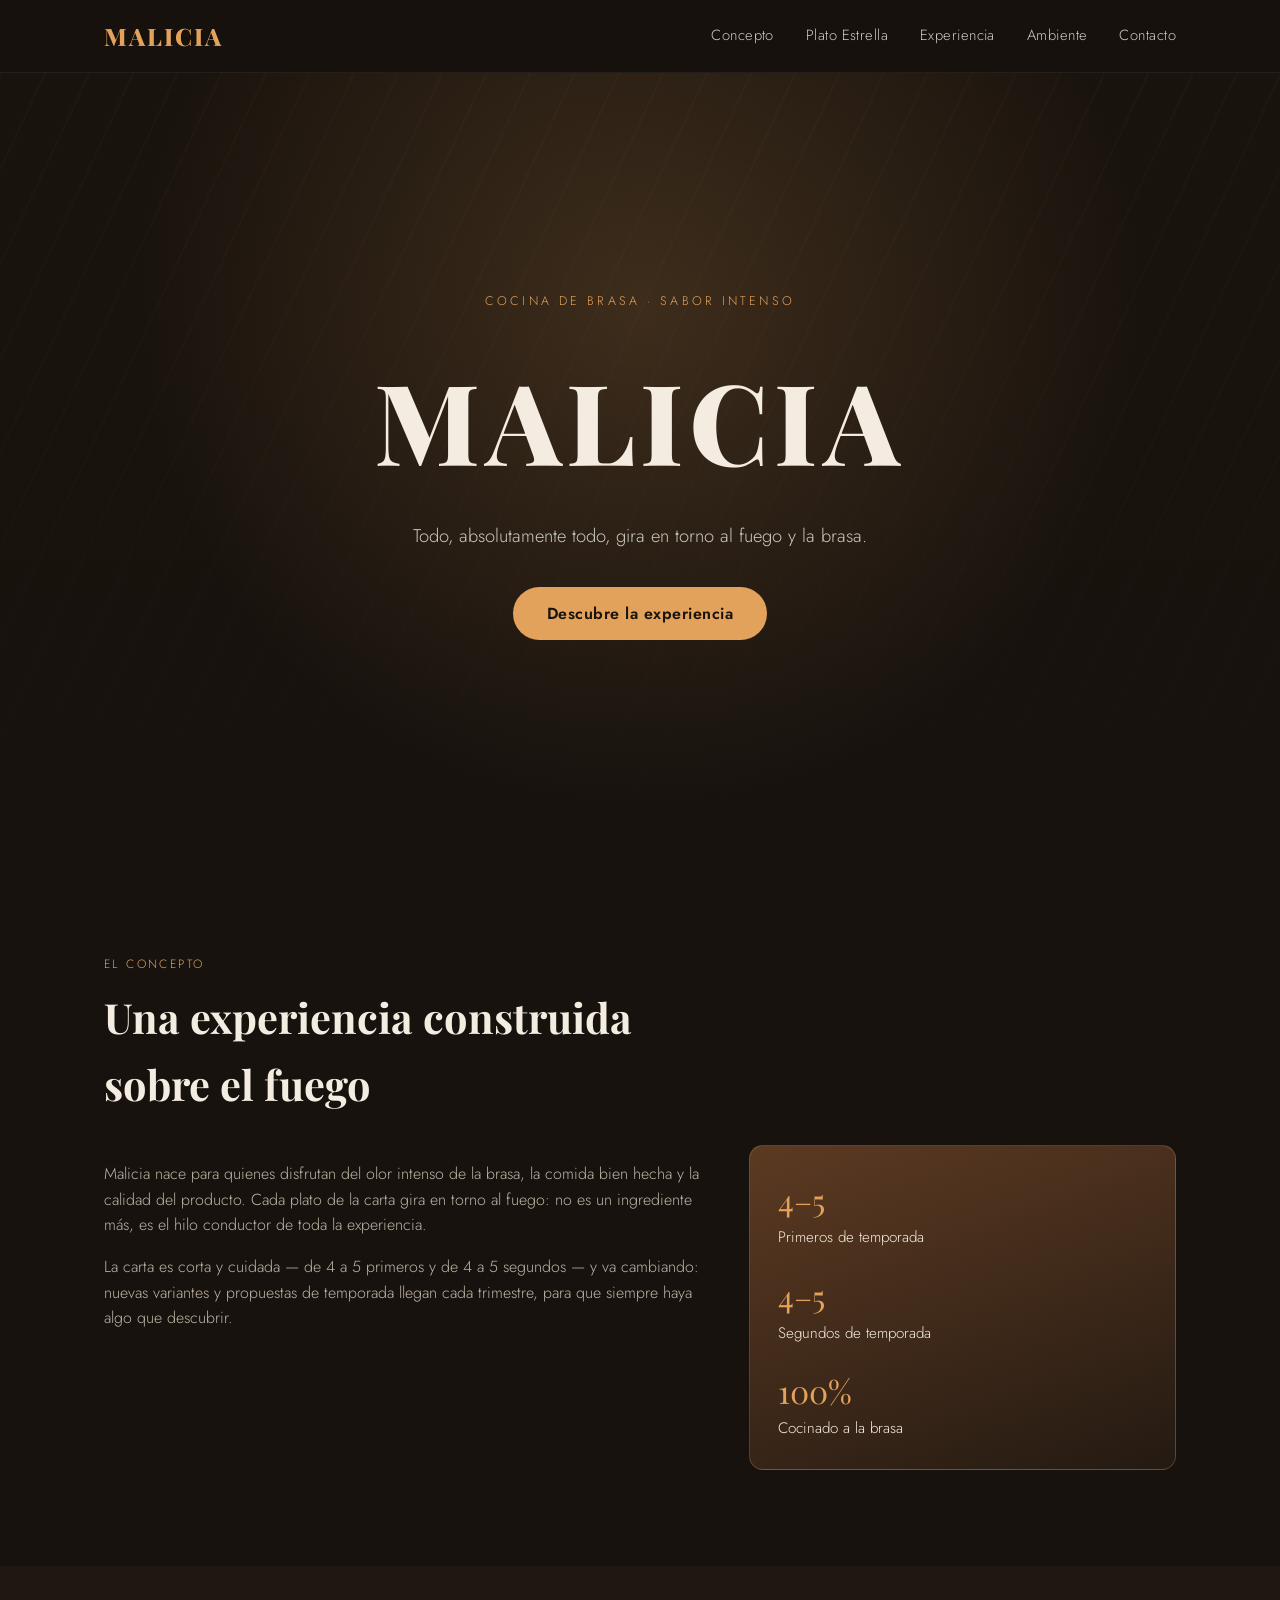
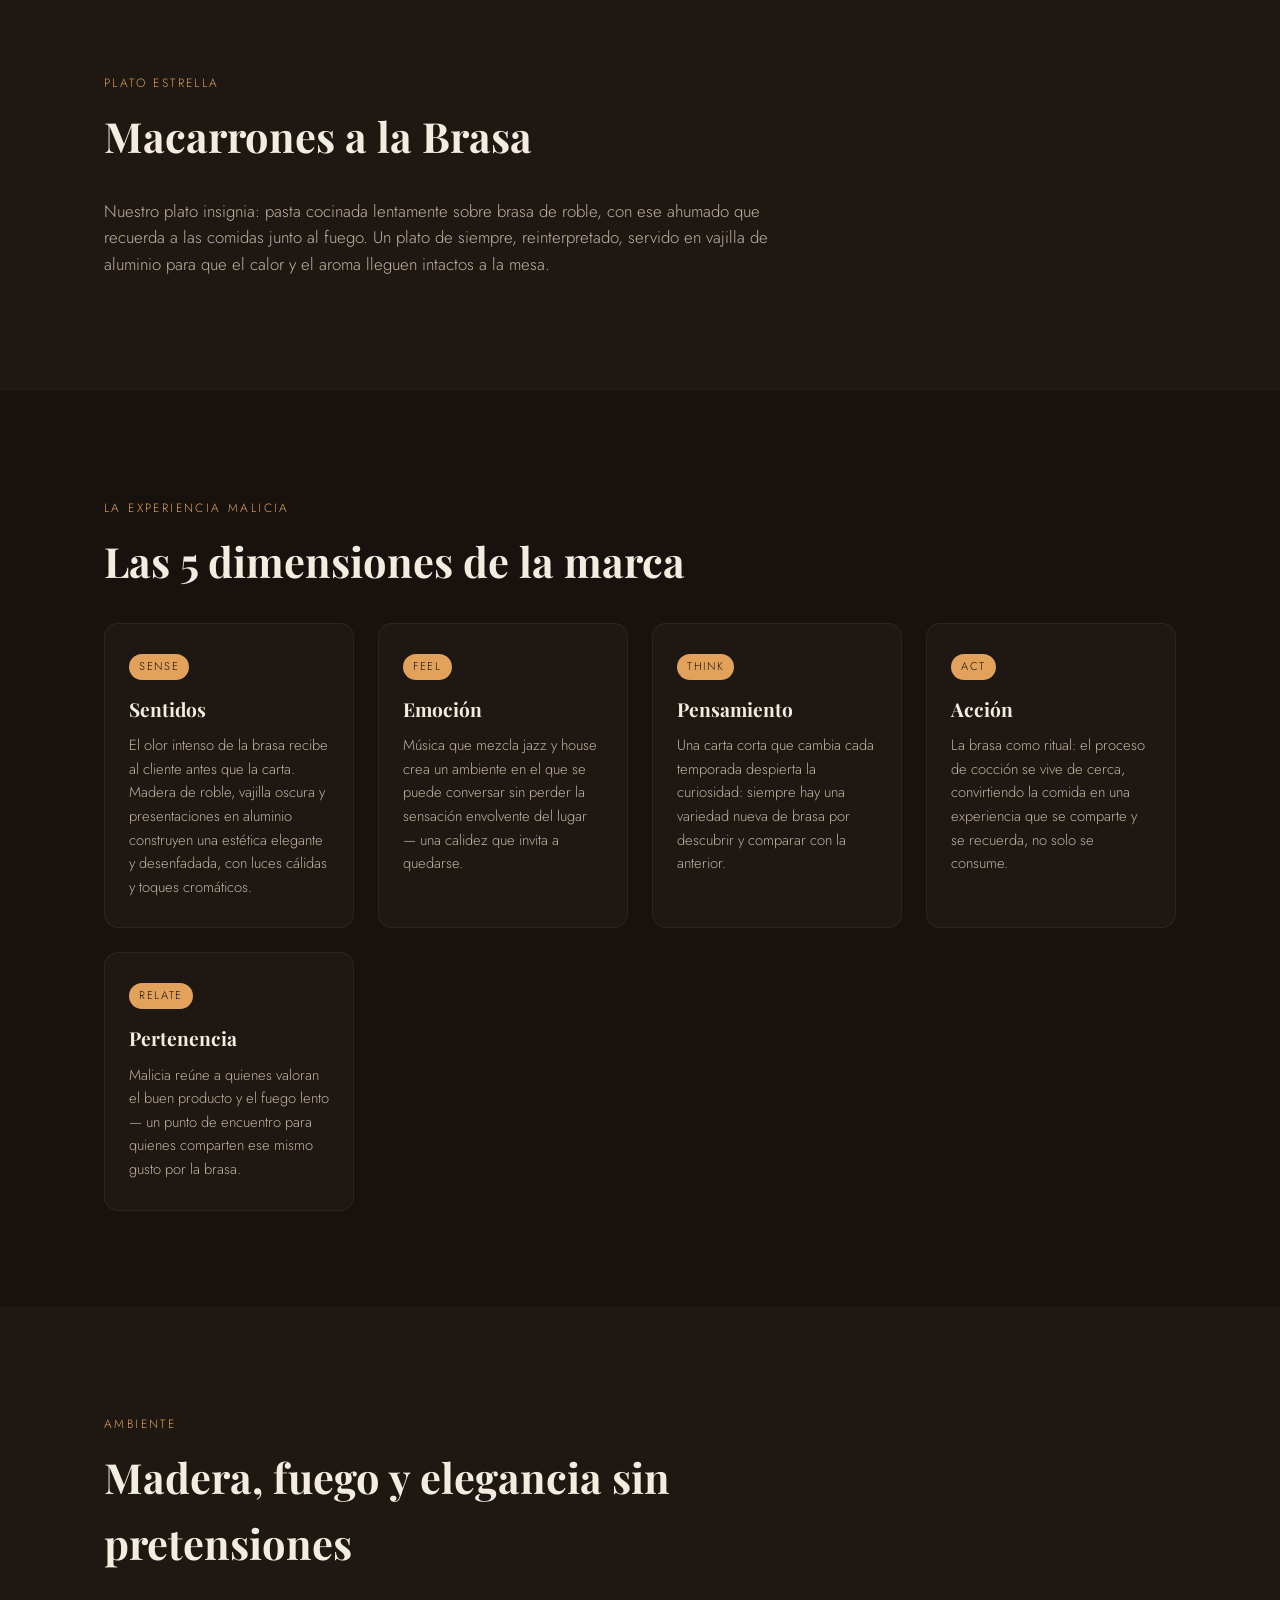
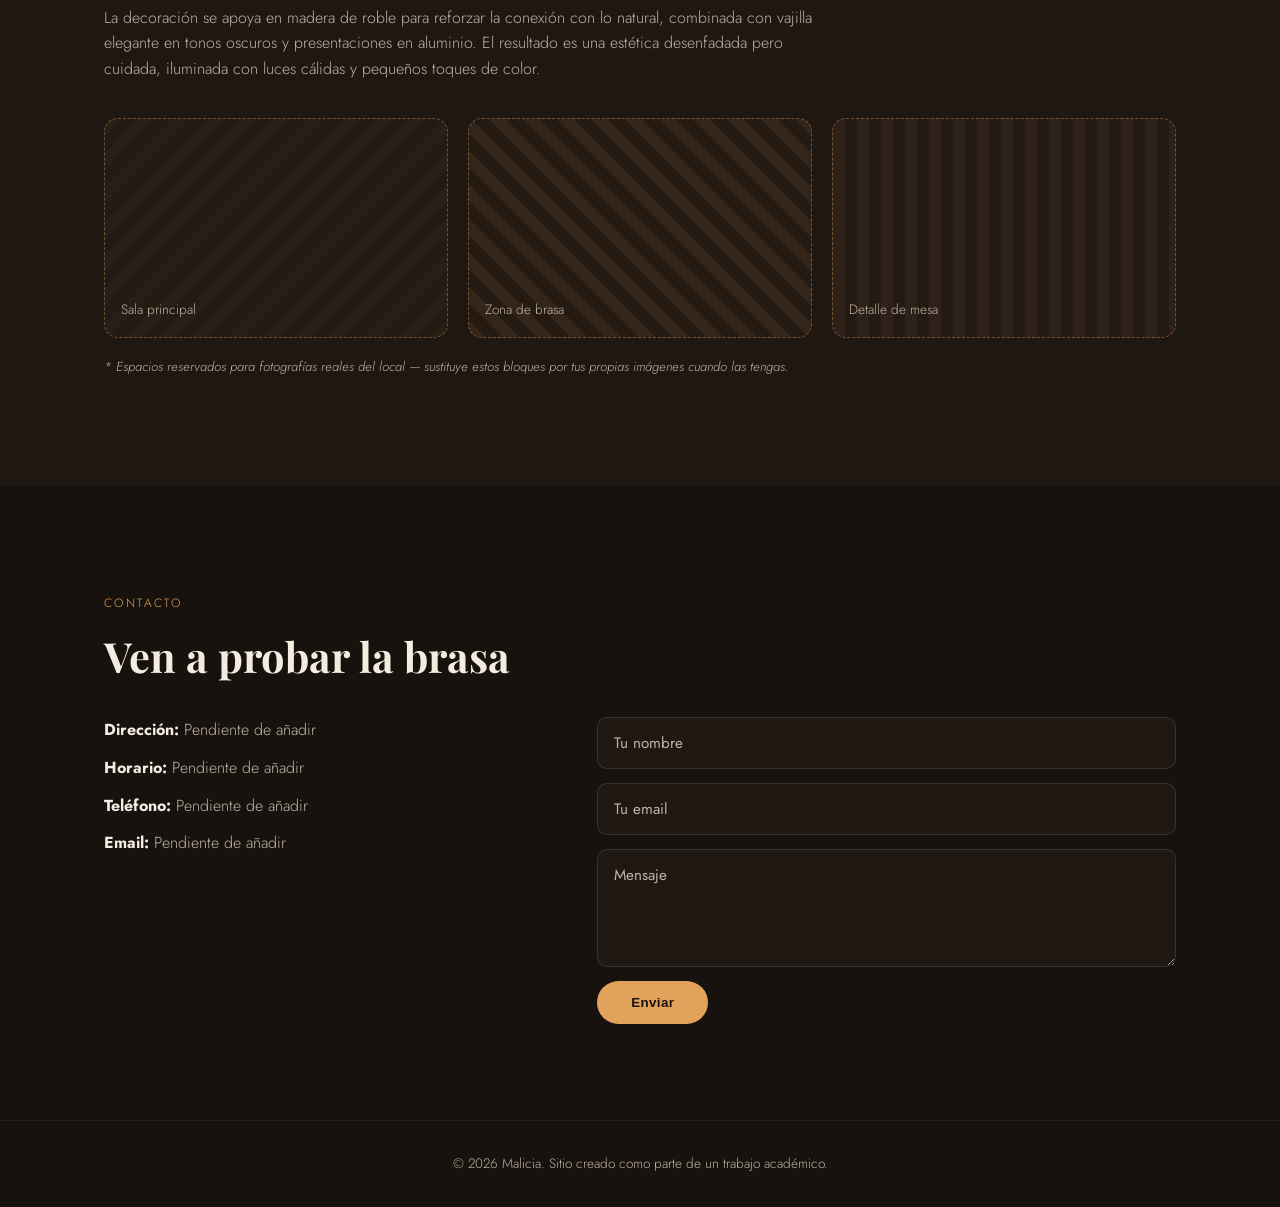
==== index.html @ ced3a0b8 "Add files via upload" ====
<!DOCTYPE html>
<html lang="es">
<head>
<meta charset="UTF-8">
<meta name="viewport" content="width=device-width, initial-scale=1.0">
<title>Malicia — Cocina a la Brasa</title>
<meta name="description" content="Malicia: un restaurante donde todo gira en torno a la brasa. Sabor intenso, ambiente elegante y desenfadado.">
<link rel="preconnect" href="https://fonts.googleapis.com">
<link rel="preconnect" href="https://fonts.gstatic.com" crossorigin>
<link href="https://fonts.googleapis.com/css2?family=Playfair+Display:wght@600;700;800&family=Jost:wght@300;400;500;600&display=swap" rel="stylesheet">
<link rel="stylesheet" href="styles.css">
</head>
<body>

<header class="site-header" id="top">
  <div class="container header-inner">
    <a href="#top" class="logo">MALICIA</a>
    <nav class="nav" id="nav">
      <a href="#concepto">Concepto</a>
      <a href="#plato">Plato Estrella</a>
      <a href="#experiencia">Experiencia</a>
      <a href="#ambiente">Ambiente</a>
      <a href="#contacto">Contacto</a>
    </nav>
    <button class="nav-toggle" id="navToggle" aria-label="Abrir menú">
      <span></span><span></span><span></span>
    </button>
  </div>
</header>

<section class="hero">
  <div class="hero-glow"></div>
  <div class="container hero-inner">
    <p class="eyebrow">Cocina de brasa · Sabor intenso</p>
    <h1>MALICIA</h1>
    <p class="hero-sub">Todo, absolutamente todo, gira en torno al fuego y la brasa.</p>
    <a href="#concepto" class="btn">Descubre la experiencia</a>
  </div>
</section>

<section class="section" id="concepto">
  <div class="container">
    <p class="kicker">El concepto</p>
    <h2>Una experiencia construida sobre el fuego</h2>
    <div class="two-col">
      <div>
        <p>Malicia nace para quienes disfrutan del olor intenso de la brasa, la comida bien hecha y la calidad del producto. Cada plato de la carta gira en torno al fuego: no es un ingrediente más, es el hilo conductor de toda la experiencia.</p>
        <p>La carta es corta y cuidada — de 4 a 5 primeros y de 4 a 5 segundos — y va cambiando: nuevas variantes y propuestas de temporada llegan cada trimestre, para que siempre haya algo que descubrir.</p>
      </div>
      <div class="stat-card">
        <div class="stat"><span>4–5</span>Primeros de temporada</div>
        <div class="stat"><span>4–5</span>Segundos de temporada</div>
        <div class="stat"><span>100%</span>Cocinado a la brasa</div>
      </div>
    </div>
  </div>
</section>

<section class="section alt" id="plato">
  <div class="container">
    <p class="kicker">Plato estrella</p>
    <h2>Macarrones a la Brasa</h2>
    <p class="plato-desc">Nuestro plato insignia: pasta cocinada lentamente sobre brasa de roble, con ese ahumado que recuerda a las comidas junto al fuego. Un plato de siempre, reinterpretado, servido en vajilla de aluminio para que el calor y el aroma lleguen intactos a la mesa.</p>
  </div>
</section>

<section class="section" id="experiencia">
  <div class="container">
    <p class="kicker">La experiencia Malicia</p>
    <h2>Las 5 dimensiones de la marca</h2>
    <div class="cards">
      <div class="card">
        <span class="card-tag">SENSE</span>
        <h3>Sentidos</h3>
        <p>El olor intenso de la brasa recibe al cliente antes que la carta. Madera de roble, vajilla oscura y presentaciones en aluminio construyen una estética elegante y desenfadada, con luces cálidas y toques cromáticos.</p>
      </div>
      <div class="card">
        <span class="card-tag">FEEL</span>
        <h3>Emoción</h3>
        <p>Música que mezcla jazz y house crea un ambiente en el que se puede conversar sin perder la sensación envolvente del lugar — una calidez que invita a quedarse.</p>
      </div>
      <div class="card">
        <span class="card-tag">THINK</span>
        <h3>Pensamiento</h3>
        <p>Una carta corta que cambia cada temporada despierta la curiosidad: siempre hay una variedad nueva de brasa por descubrir y comparar con la anterior.</p>
      </div>
      <div class="card">
        <span class="card-tag">ACT</span>
        <h3>Acción</h3>
        <p>La brasa como ritual: el proceso de cocción se vive de cerca, convirtiendo la comida en una experiencia que se comparte y se recuerda, no solo se consume.</p>
      </div>
      <div class="card">
        <span class="card-tag">RELATE</span>
        <h3>Pertenencia</h3>
        <p>Malicia reúne a quienes valoran el buen producto y el fuego lento — un punto de encuentro para quienes comparten ese mismo gusto por la brasa.</p>
      </div>
    </div>
  </div>
</section>

<section class="section alt" id="ambiente">
  <div class="container">
    <p class="kicker">Ambiente</p>
    <h2>Madera, fuego y elegancia sin pretensiones</h2>
    <p class="ambiente-desc">La decoración se apoya en madera de roble para reforzar la conexión con lo natural, combinada con vajilla elegante en tonos oscuros y presentaciones en aluminio. El resultado es una estética desenfadada pero cuidada, iluminada con luces cálidas y pequeños toques de color.</p>
    <div class="gallery">
      <div class="gallery-item ph1"><span>Sala principal</span></div>
      <div class="gallery-item ph2"><span>Zona de brasa</span></div>
      <div class="gallery-item ph3"><span>Detalle de mesa</span></div>
    </div>
    <p class="gallery-note">* Espacios reservados para fotografías reales del local — sustituye estos bloques por tus propias imágenes cuando las tengas.</p>
  </div>
</section>

<section class="section contact" id="contacto">
  <div class="container">
    <p class="kicker">Contacto</p>
    <h2>Ven a probar la brasa</h2>
    <div class="contact-grid">
      <div>
        <p><strong>Dirección:</strong> Pendiente de añadir</p>
        <p><strong>Horario:</strong> Pendiente de añadir</p>
        <p><strong>Teléfono:</strong> Pendiente de añadir</p>
        <p><strong>Email:</strong> Pendiente de añadir</p>
      </div>
      <form class="contact-form" onsubmit="event.preventDefault(); alert('Formulario de ejemplo — conéctalo a tu email o a un servicio de formularios cuando quieras recibir mensajes.');">
        <input type="text" placeholder="Tu nombre" required>
        <input type="email" placeholder="Tu email" required>
        <textarea placeholder="Mensaje" rows="4" required></textarea>
        <button type="submit" class="btn">Enviar</button>
      </form>
    </div>
  </div>
</section>

<footer class="site-footer">
  <div class="container">
    <p>&copy; <span id="year"></span> Malicia. Sitio creado como parte de un trabajo académico.</p>
  </div>
</footer>

<script src="script.js"></script>
</body>
</html>
---- styles.css ----
:root {
  --bg: #17120e;
  --bg-alt: #1e1712;
  --wood: #9a6a3f;
  --wood-dark: #5c3a22;
  --aluminum: #c9c7c2;
  --cream: #f4ece0;
  --muted: #bfb3a4;
  --amber: #e3a25c;
  --amber-soft: rgba(227, 162, 92, 0.18);
  --radius: 14px;
  --max: 1120px;
}

* { box-sizing: border-box; }

html { scroll-behavior: smooth; }

body {
  margin: 0;
  background: var(--bg);
  color: var(--cream);
  font-family: 'Jost', 'Segoe UI', sans-serif;
  font-weight: 300;
  line-height: 1.6;
  -webkit-font-smoothing: antialiased;
}

h1, h2, h3 {
  font-family: 'Playfair Display', Georgia, serif;
  color: var(--cream);
  margin: 0 0 0.4em;
}

p { color: var(--muted); }

a { color: inherit; text-decoration: none; }

.container {
  max-width: var(--max);
  margin: 0 auto;
  padding: 0 24px;
}

/* Header */
.site-header {
  position: sticky;
  top: 0;
  z-index: 50;
  background: rgba(23, 18, 14, 0.9);
  backdrop-filter: blur(8px);
  border-bottom: 1px solid rgba(255,255,255,0.06);
}

.header-inner {
  display: flex;
  align-items: center;
  justify-content: space-between;
  height: 72px;
}

.logo {
  font-family: 'Playfair Display', serif;
  font-size: 1.5rem;
  font-weight: 800;
  letter-spacing: 0.08em;
  color: var(--amber);
}

.nav {
  display: flex;
  gap: 32px;
}

.nav a {
  font-size: 0.92rem;
  letter-spacing: 0.03em;
  color: var(--cream);
  opacity: 0.85;
  transition: opacity 0.2s, color 0.2s;
}

.nav a:hover { opacity: 1; color: var(--amber); }

.nav-toggle {
  display: none;
  flex-direction: column;
  justify-content: center;
  gap: 5px;
  background: none;
  border: none;
  cursor: pointer;
  padding: 8px;
}

.nav-toggle span {
  width: 24px;
  height: 2px;
  background: var(--cream);
  display: block;
}

/* Hero */
.hero {
  position: relative;
  min-height: 86vh;
  display: flex;
  align-items: center;
  overflow: hidden;
  background:
    linear-gradient(180deg, rgba(23,18,14,0.4), rgba(23,18,14,0.95)),
    repeating-linear-gradient(115deg, #241a12 0px, #241a12 2px, #1c140d 2px, #1c140d 40px);
}

.hero-glow {
  position: absolute;
  inset: 0;
  background: radial-gradient(circle at 50% 30%, var(--amber-soft), transparent 60%);
  pointer-events: none;
}

.hero-inner {
  position: relative;
  text-align: center;
}

.eyebrow {
  text-transform: uppercase;
  letter-spacing: 0.25em;
  font-size: 0.78rem;
  color: var(--amber);
  margin-bottom: 18px;
}

.hero h1 {
  font-size: clamp(3.5rem, 10vw, 7rem);
  font-weight: 800;
  letter-spacing: 0.05em;
  margin-bottom: 12px;
}

.hero-sub {
  font-size: 1.15rem;
  color: var(--aluminum);
  max-width: 520px;
  margin: 0 auto 36px;
}

.btn {
  display: inline-block;
  padding: 14px 34px;
  background: var(--amber);
  color: #1a130d;
  font-weight: 600;
  letter-spacing: 0.03em;
  border: none;
  border-radius: 999px;
  cursor: pointer;
  transition: transform 0.2s, box-shadow 0.2s;
}

.btn:hover {
  transform: translateY(-2px);
  box-shadow: 0 10px 30px rgba(227, 162, 92, 0.3);
}

/* Sections */
.section {
  padding: 96px 0;
}

.section.alt {
  background: var(--bg-alt);
}

.kicker {
  text-transform: uppercase;
  letter-spacing: 0.2em;
  font-size: 0.75rem;
  color: var(--amber);
  margin-bottom: 10px;
}

.section h2 {
  font-size: clamp(1.8rem, 4vw, 2.6rem);
  max-width: 640px;
  margin-bottom: 28px;
}

.two-col {
  display: grid;
  grid-template-columns: 1.4fr 1fr;
  gap: 48px;
  align-items: start;
}

.stat-card {
  background: linear-gradient(160deg, var(--wood-dark), #241a12);
  border: 1px solid rgba(227,162,92,0.25);
  border-radius: var(--radius);
  padding: 28px;
  display: grid;
  gap: 20px;
}

.stat {
  color: var(--cream);
  font-size: 0.95rem;
}

.stat span {
  display: block;
  font-family: 'Playfair Display', serif;
  font-size: 2rem;
  color: var(--amber);
}

.plato-desc {
  max-width: 720px;
  font-size: 1.05rem;
}

.cards {
  display: grid;
  grid-template-columns: repeat(auto-fit, minmax(220px, 1fr));
  gap: 24px;
}

.card {
  background: var(--bg-alt);
  border: 1px solid rgba(255,255,255,0.06);
  border-radius: var(--radius);
  padding: 28px 24px;
  transition: border-color 0.2s, transform 0.2s;
}

.card:hover {
  border-color: var(--amber);
  transform: translateY(-4px);
}

.card-tag {
  display: inline-block;
  font-size: 0.7rem;
  letter-spacing: 0.15em;
  color: #1a130d;
  background: var(--amber);
  padding: 4px 10px;
  border-radius: 999px;
  margin-bottom: 14px;
}

.card h3 { font-size: 1.2rem; margin-bottom: 10px; }
.card p { font-size: 0.92rem; margin: 0; }

.ambiente-desc {
  max-width: 720px;
  margin-bottom: 36px;
}

.gallery {
  display: grid;
  grid-template-columns: repeat(auto-fit, minmax(220px, 1fr));
  gap: 20px;
}

.gallery-item {
  height: 220px;
  border-radius: var(--radius);
  display: flex;
  align-items: flex-end;
  padding: 16px;
  border: 1px dashed rgba(227,162,92,0.4);
  color: var(--muted);
  font-size: 0.85rem;
}

.ph1 { background: repeating-linear-gradient(135deg, #2a1f16 0 12px, #241a12 12px 24px); }
.ph2 { background: repeating-linear-gradient(45deg, #33251a 0 12px, #241a12 12px 24px); }
.ph3 { background: repeating-linear-gradient(90deg, #2e2119 0 12px, #241a12 12px 24px); }

.gallery-note {
  margin-top: 18px;
  font-size: 0.82rem;
  font-style: italic;
}

.contact-grid {
  display: grid;
  grid-template-columns: 1fr 1.3fr;
  gap: 48px;
}

.contact-grid p { margin: 0 0 12px; }
.contact-grid strong { color: var(--cream); }

.contact-form {
  display: grid;
  gap: 14px;
}

.contact-form input,
.contact-form textarea {
  width: 100%;
  padding: 14px 16px;
  border-radius: 10px;
  border: 1px solid rgba(255,255,255,0.12);
  background: var(--bg-alt);
  color: var(--cream);
  font-family: inherit;
  font-size: 0.95rem;
}

.contact-form input::placeholder,
.contact-form textarea::placeholder {
  color: var(--muted);
}

.contact-form button { justify-self: start; }

.site-footer {
  padding: 32px 0;
  border-top: 1px solid rgba(255,255,255,0.06);
  text-align: center;
}

.site-footer p {
  font-size: 0.85rem;
  margin: 0;
}

/* Responsive */
@media (max-width: 820px) {
  .two-col, .contact-grid {
    grid-template-columns: 1fr;
  }
}

@media (max-width: 680px) {
  .nav {
    position: absolute;
    top: 72px;
    left: 0;
    right: 0;
    background: var(--bg);
    flex-direction: column;
    padding: 20px 24px;
    gap: 18px;
    display: none;
    border-bottom: 1px solid rgba(255,255,255,0.08);
  }
  .nav.open { display: flex; }
  .nav-toggle { display: flex; }
}
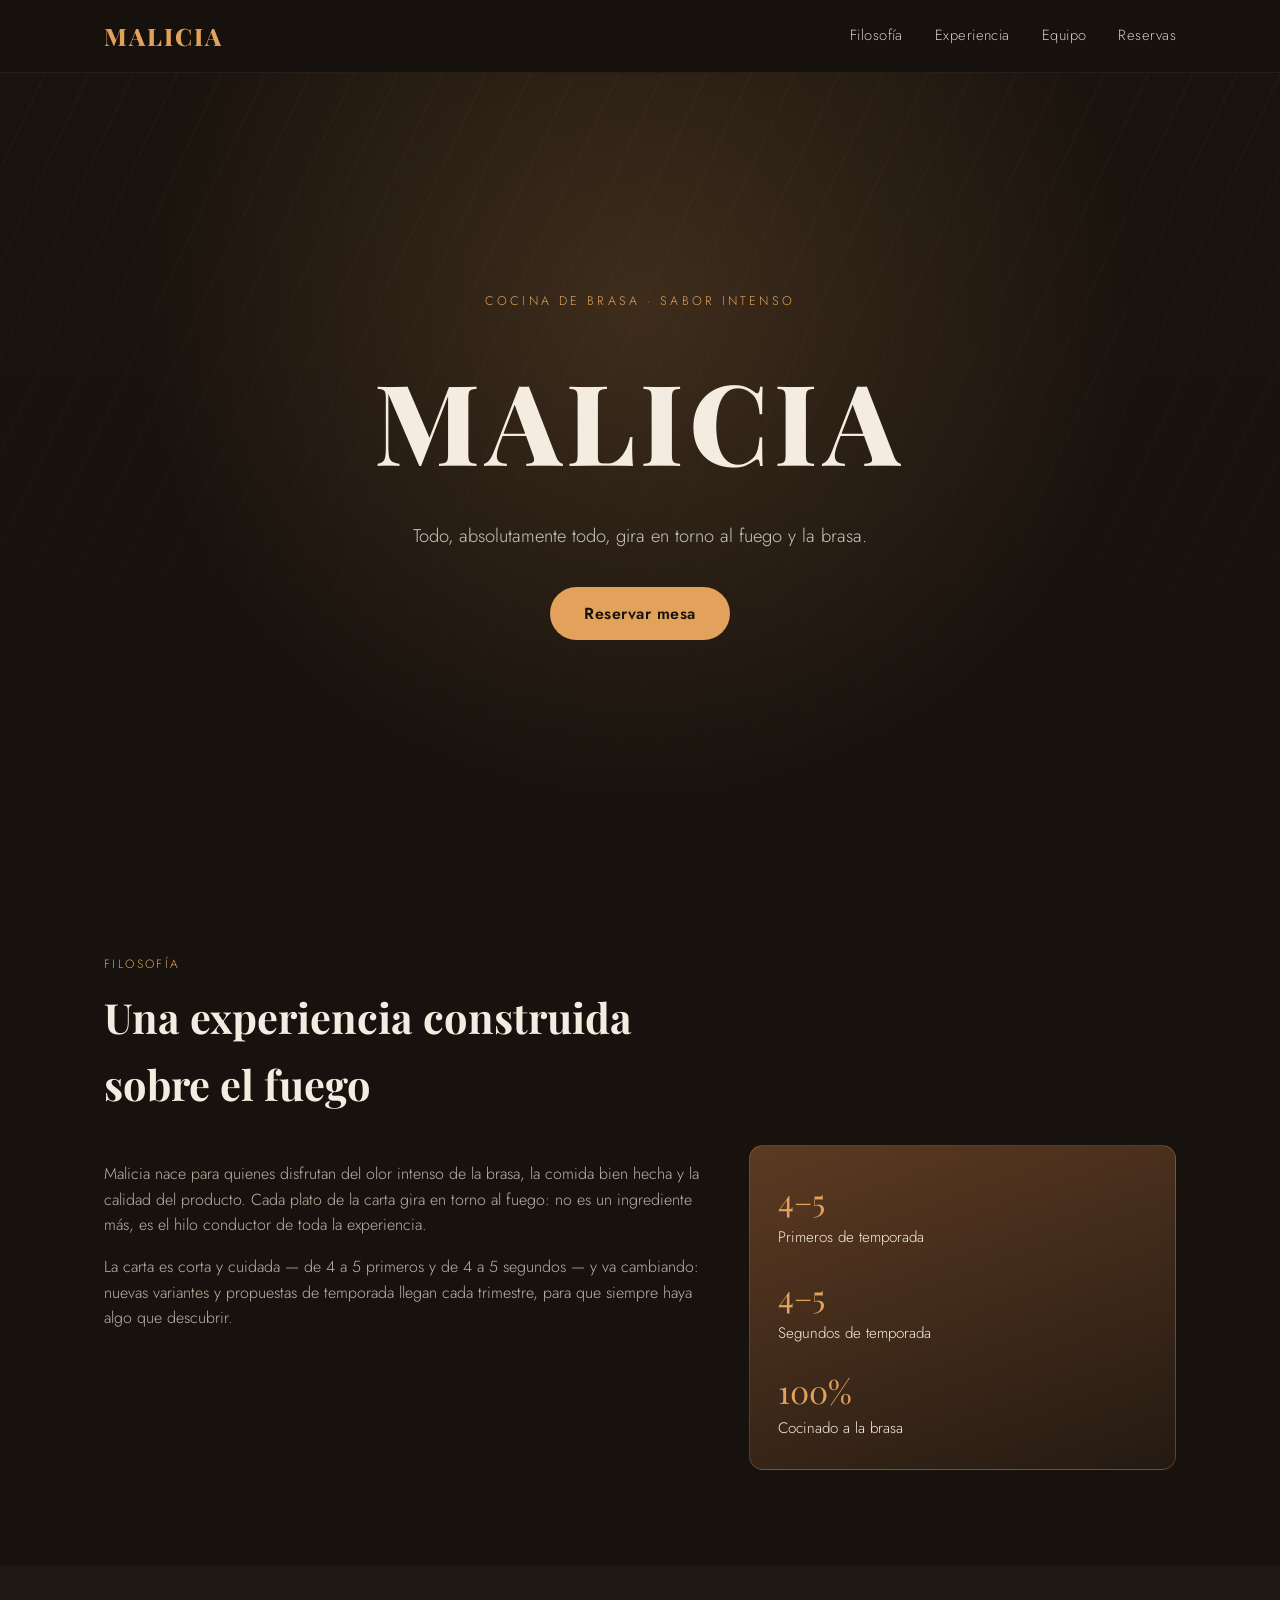
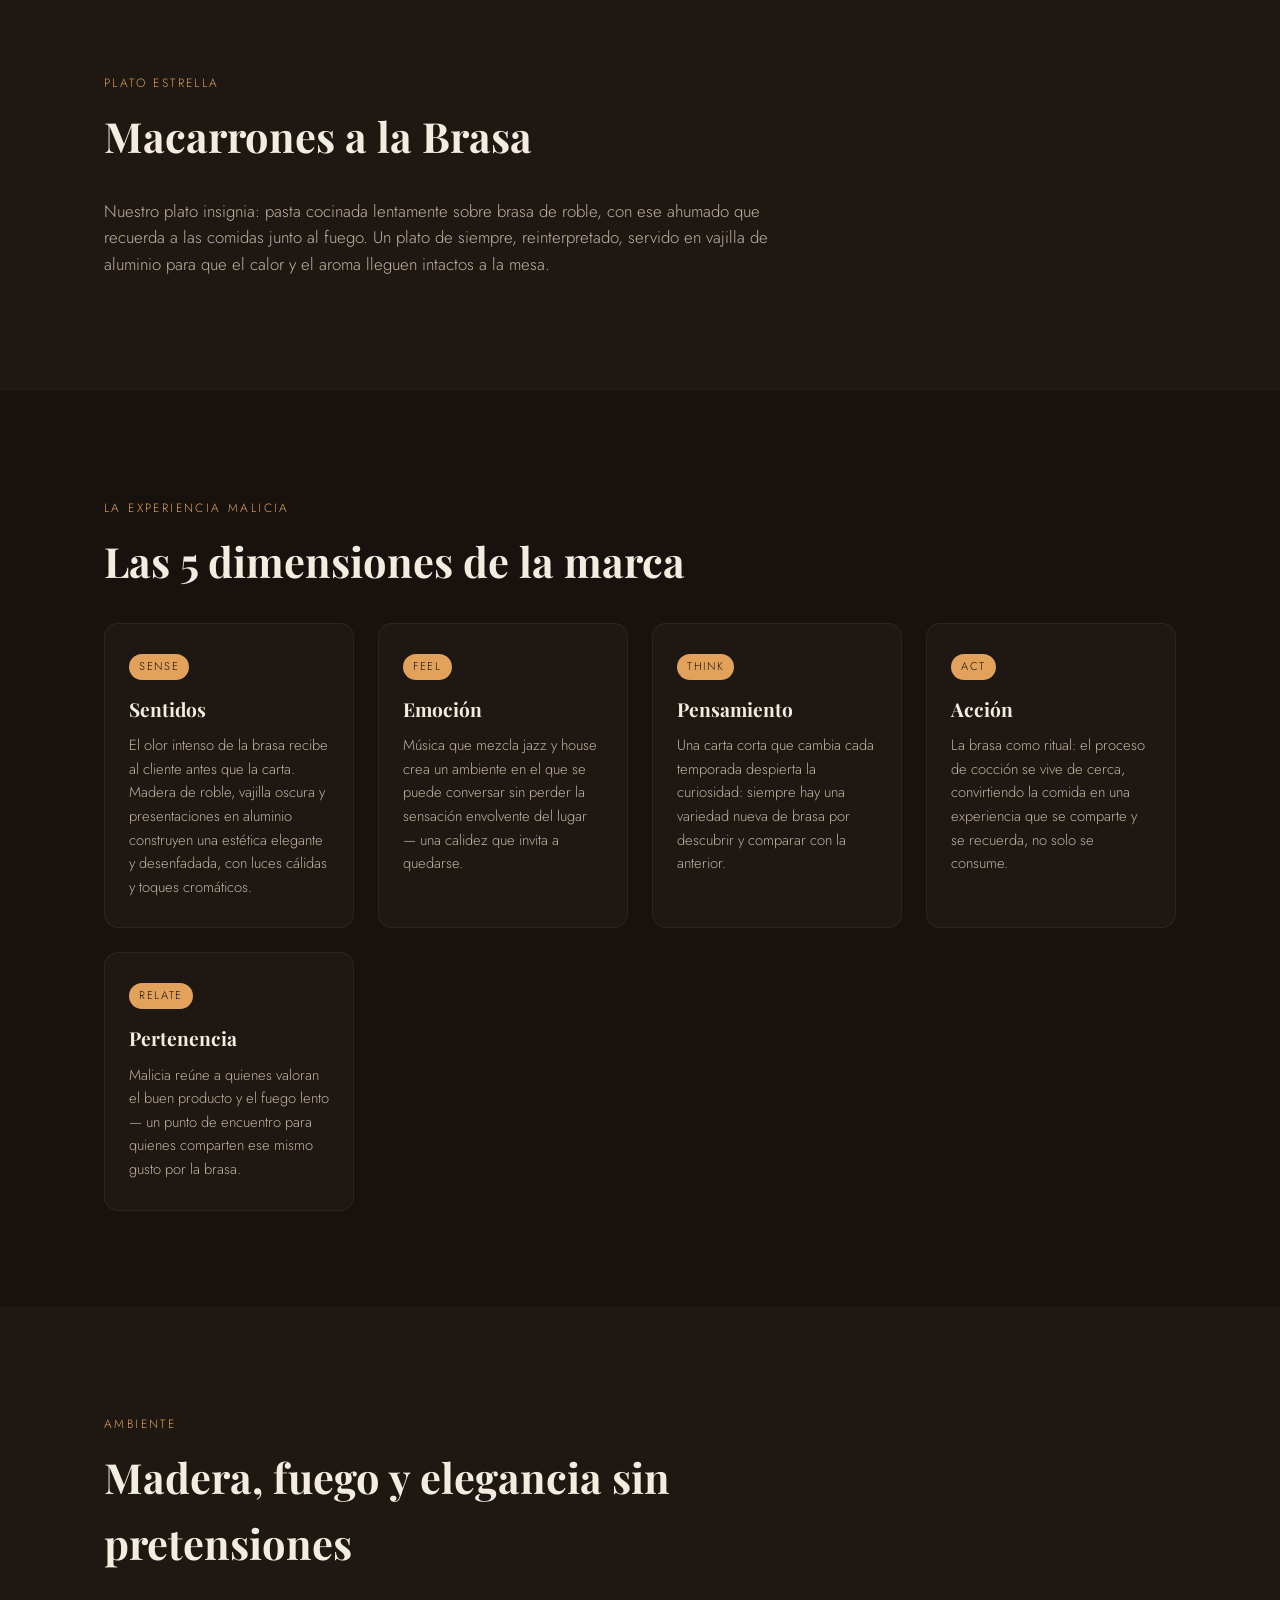
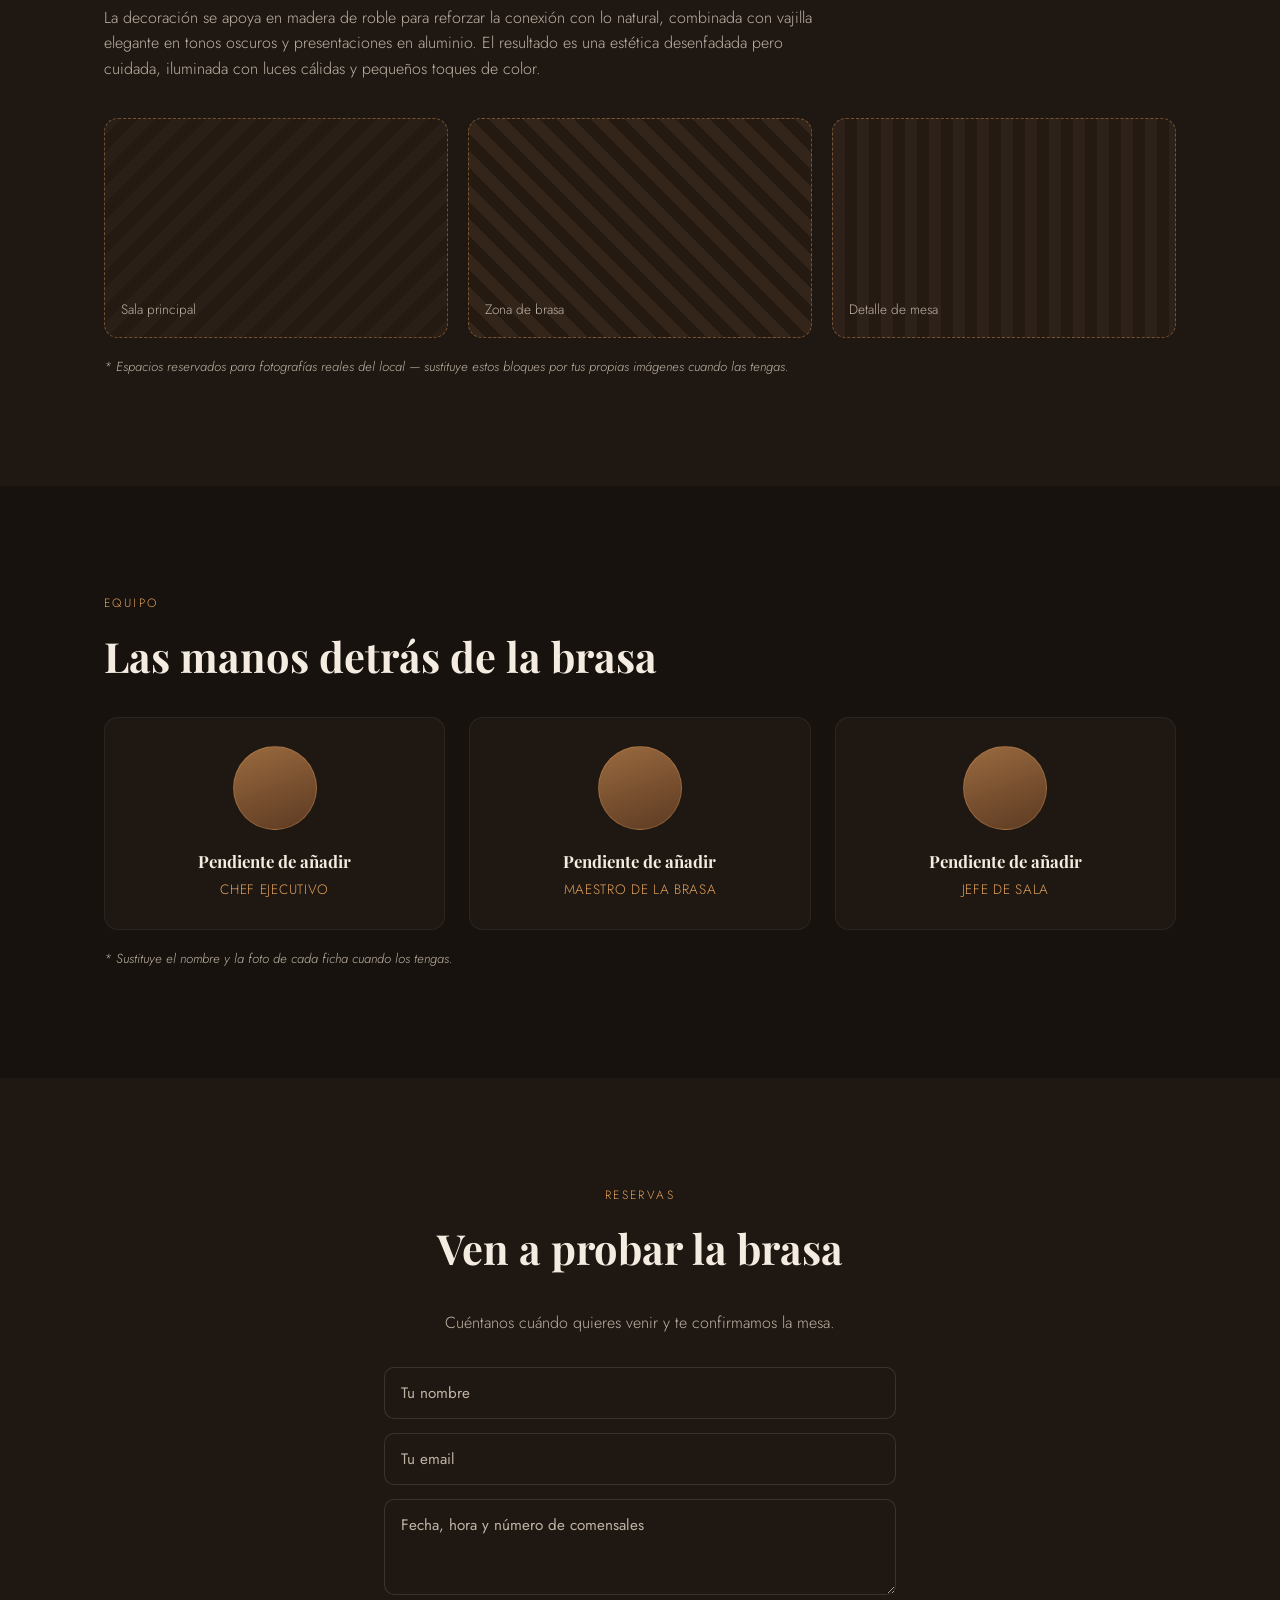
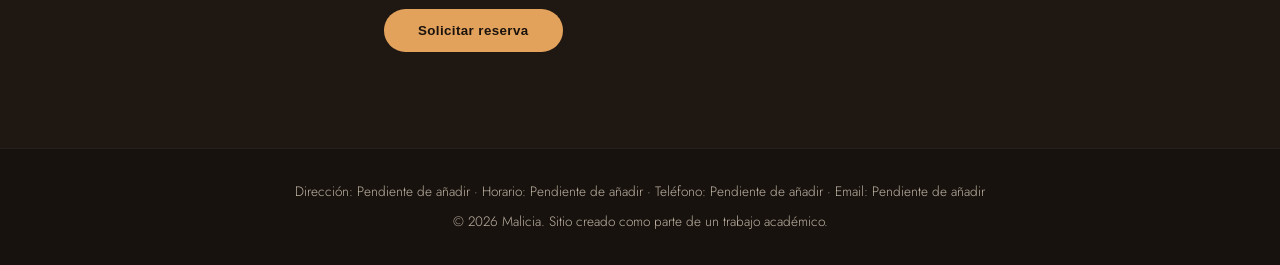
==== commit d6adb805: "Add files via upload" ====
--- a/index.html
+++ b/index.html
@@ -16,11 +16,10 @@
   <div class="container header-inner">
     <a href="#top" class="logo">MALICIA</a>
     <nav class="nav" id="nav">
-      <a href="#concepto">Concepto</a>
-      <a href="#plato">Plato Estrella</a>
+      <a href="#filosofia">Filosofía</a>
       <a href="#experiencia">Experiencia</a>
-      <a href="#ambiente">Ambiente</a>
-      <a href="#contacto">Contacto</a>
+      <a href="#equipo">Equipo</a>
+      <a href="#reservas">Reservas</a>
     </nav>
     <button class="nav-toggle" id="navToggle" aria-label="Abrir menú">
       <span></span><span></span><span></span>
@@ -34,13 +33,13 @@
     <p class="eyebrow">Cocina de brasa · Sabor intenso</p>
     <h1>MALICIA</h1>
     <p class="hero-sub">Todo, absolutamente todo, gira en torno al fuego y la brasa.</p>
-    <a href="#concepto" class="btn">Descubre la experiencia</a>
+    <a href="#reservas" class="btn">Reservar mesa</a>
   </div>
 </section>
 
-<section class="section" id="concepto">
+<section class="section" id="filosofia">
   <div class="container">
-    <p class="kicker">El concepto</p>
+    <p class="kicker">Filosofía</p>
     <h2>Una experiencia construida sobre el fuego</h2>
     <div class="two-col">
       <div>
@@ -112,29 +111,48 @@
   </div>
 </section>
 
-<section class="section contact" id="contacto">
+<section class="section" id="equipo">
   <div class="container">
-    <p class="kicker">Contacto</p>
+    <p class="kicker">Equipo</p>
+    <h2>Las manos detrás de la brasa</h2>
+    <div class="cards">
+      <div class="card team-card">
+        <div class="avatar-ph"></div>
+        <h3>Pendiente de añadir</h3>
+        <p class="role">Chef Ejecutivo</p>
+      </div>
+      <div class="card team-card">
+        <div class="avatar-ph"></div>
+        <h3>Pendiente de añadir</h3>
+        <p class="role">Maestro de la Brasa</p>
+      </div>
+      <div class="card team-card">
+        <div class="avatar-ph"></div>
+        <h3>Pendiente de añadir</h3>
+        <p class="role">Jefe de Sala</p>
+      </div>
+    </div>
+    <p class="gallery-note">* Sustituye el nombre y la foto de cada ficha cuando los tengas.</p>
+  </div>
+</section>
+
+<section class="section alt reservas" id="reservas">
+  <div class="container reservas-inner">
+    <p class="kicker">Reservas</p>
     <h2>Ven a probar la brasa</h2>
-    <div class="contact-grid">
-      <div>
-        <p><strong>Dirección:</strong> Pendiente de añadir</p>
-        <p><strong>Horario:</strong> Pendiente de añadir</p>
-        <p><strong>Teléfono:</strong> Pendiente de añadir</p>
-        <p><strong>Email:</strong> Pendiente de añadir</p>
-      </div>
-      <form class="contact-form" onsubmit="event.preventDefault(); alert('Formulario de ejemplo — conéctalo a tu email o a un servicio de formularios cuando quieras recibir mensajes.');">
-        <input type="text" placeholder="Tu nombre" required>
-        <input type="email" placeholder="Tu email" required>
-        <textarea placeholder="Mensaje" rows="4" required></textarea>
-        <button type="submit" class="btn">Enviar</button>
-      </form>
-    </div>
+    <p class="reservas-sub">Cuéntanos cuándo quieres venir y te confirmamos la mesa.</p>
+    <form class="contact-form reservas-form" onsubmit="event.preventDefault(); alert('Formulario de ejemplo — conéctalo a tu email o a un servicio de formularios cuando quieras recibir reservas.');">
+      <input type="text" placeholder="Tu nombre" required>
+      <input type="email" placeholder="Tu email" required>
+      <textarea placeholder="Fecha, hora y número de comensales" rows="3" required></textarea>
+      <button type="submit" class="btn">Solicitar reserva</button>
+    </form>
   </div>
 </section>
 
 <footer class="site-footer">
   <div class="container">
+    <p class="footer-contact">Dirección: Pendiente de añadir · Horario: Pendiente de añadir · Teléfono: Pendiente de añadir · Email: Pendiente de añadir</p>
     <p>&copy; <span id="year"></span> Malicia. Sitio creado como parte de un trabajo académico.</p>
   </div>
 </footer>
--- a/styles.css
+++ b/styles.css
@@ -285,14 +285,49 @@
   font-style: italic;
 }
 
-.contact-grid {
-  display: grid;
-  grid-template-columns: 1fr 1.3fr;
-  gap: 48px;
-}
-
-.contact-grid p { margin: 0 0 12px; }
-.contact-grid strong { color: var(--cream); }
+.team-card {
+  text-align: center;
+}
+
+.avatar-ph {
+  width: 84px;
+  height: 84px;
+  margin: 0 auto 18px;
+  border-radius: 50%;
+  background: linear-gradient(160deg, var(--wood), var(--wood-dark));
+  border: 1px solid rgba(227,162,92,0.3);
+}
+
+.team-card h3 {
+  font-size: 1.05rem;
+  margin-bottom: 4px;
+}
+
+.team-card .role {
+  color: var(--amber);
+  font-size: 0.85rem;
+  letter-spacing: 0.05em;
+  text-transform: uppercase;
+  margin: 0;
+}
+
+.reservas-inner {
+  max-width: 560px;
+  text-align: center;
+}
+
+.reservas-inner h2,
+.reservas-inner .kicker {
+  text-align: center;
+}
+
+.reservas-sub {
+  margin-bottom: 32px;
+}
+
+.reservas-form {
+  text-align: left;
+}
 
 .contact-form {
   display: grid;
@@ -326,7 +361,15 @@
 
 .site-footer p {
   font-size: 0.85rem;
-  margin: 0;
+  margin: 0 0 8px;
+}
+
+.site-footer p:last-child {
+  margin-bottom: 0;
+}
+
+.footer-contact {
+  color: var(--muted);
 }
 
 /* Responsive */
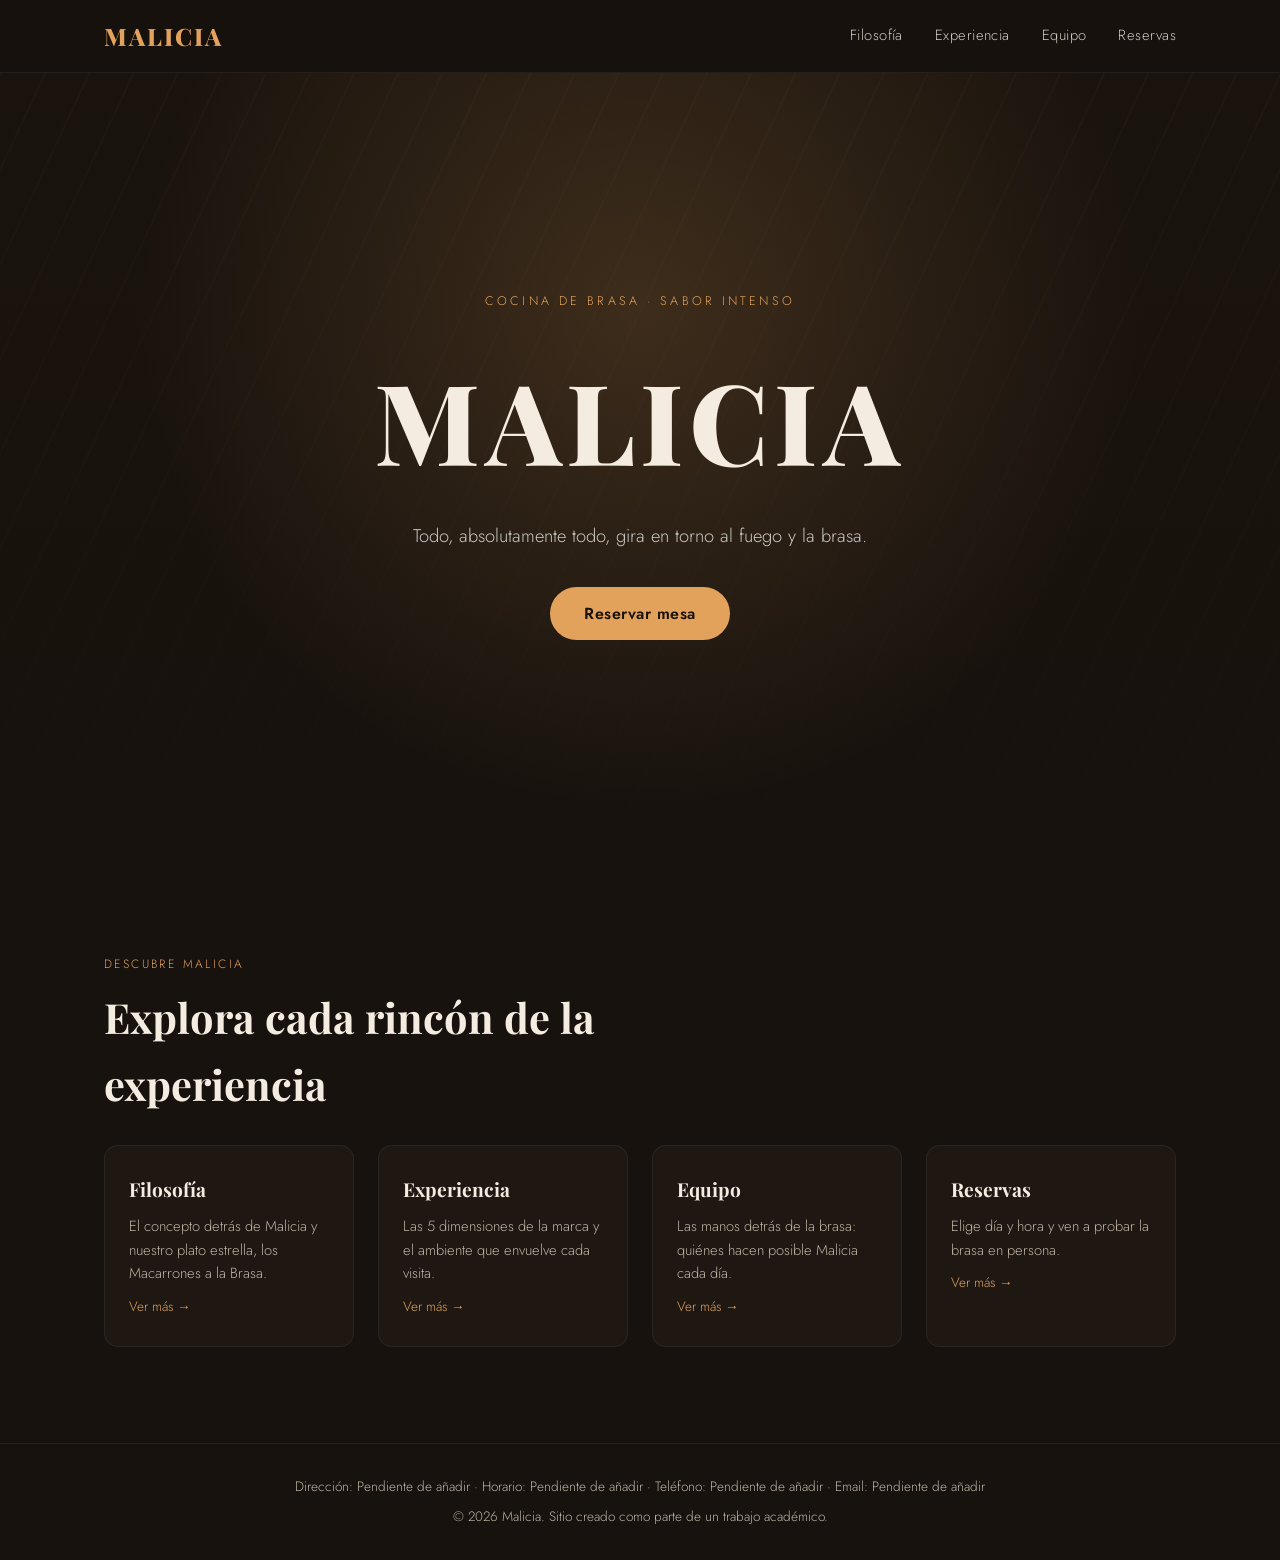
==== commit 6c08a89b: "Add files via upload" ====
--- a/index.html
+++ b/index.html
@@ -14,12 +14,12 @@
 
 <header class="site-header" id="top">
   <div class="container header-inner">
-    <a href="#top" class="logo">MALICIA</a>
+    <a href="index.html" class="logo">MALICIA</a>
     <nav class="nav" id="nav">
-      <a href="#filosofia">Filosofía</a>
-      <a href="#experiencia">Experiencia</a>
-      <a href="#equipo">Equipo</a>
-      <a href="#reservas">Reservas</a>
+      <a href="filosofia.html">Filosofía</a>
+      <a href="experiencia.html">Experiencia</a>
+      <a href="equipo.html">Equipo</a>
+      <a href="reservas.html">Reservas</a>
     </nav>
     <button class="nav-toggle" id="navToggle" aria-label="Abrir menú">
       <span></span><span></span><span></span>
@@ -33,120 +33,36 @@
     <p class="eyebrow">Cocina de brasa · Sabor intenso</p>
     <h1>MALICIA</h1>
     <p class="hero-sub">Todo, absolutamente todo, gira en torno al fuego y la brasa.</p>
-    <a href="#reservas" class="btn">Reservar mesa</a>
+    <a href="reservas.html" class="btn">Reservar mesa</a>
   </div>
 </section>
 
-<section class="section" id="filosofia">
+<section class="section home-links">
   <div class="container">
-    <p class="kicker">Filosofía</p>
-    <h2>Una experiencia construida sobre el fuego</h2>
-    <div class="two-col">
-      <div>
-        <p>Malicia nace para quienes disfrutan del olor intenso de la brasa, la comida bien hecha y la calidad del producto. Cada plato de la carta gira en torno al fuego: no es un ingrediente más, es el hilo conductor de toda la experiencia.</p>
-        <p>La carta es corta y cuidada — de 4 a 5 primeros y de 4 a 5 segundos — y va cambiando: nuevas variantes y propuestas de temporada llegan cada trimestre, para que siempre haya algo que descubrir.</p>
-      </div>
-      <div class="stat-card">
-        <div class="stat"><span>4–5</span>Primeros de temporada</div>
-        <div class="stat"><span>4–5</span>Segundos de temporada</div>
-        <div class="stat"><span>100%</span>Cocinado a la brasa</div>
-      </div>
+    <p class="kicker">Descubre Malicia</p>
+    <h2>Explora cada rincón de la experiencia</h2>
+    <div class="cards">
+      <a href="filosofia.html" class="card">
+        <h3>Filosofía</h3>
+        <p>El concepto detrás de Malicia y nuestro plato estrella, los Macarrones a la Brasa.</p>
+        <span class="card-arrow">Ver más →</span>
+      </a>
+      <a href="experiencia.html" class="card">
+        <h3>Experiencia</h3>
+        <p>Las 5 dimensiones de la marca y el ambiente que envuelve cada visita.</p>
+        <span class="card-arrow">Ver más →</span>
+      </a>
+      <a href="equipo.html" class="card">
+        <h3>Equipo</h3>
+        <p>Las manos detrás de la brasa: quiénes hacen posible Malicia cada día.</p>
+        <span class="card-arrow">Ver más →</span>
+      </a>
+      <a href="reservas.html" class="card">
+        <h3>Reservas</h3>
+        <p>Elige día y hora y ven a probar la brasa en persona.</p>
+        <span class="card-arrow">Ver más →</span>
+      </a>
     </div>
-  </div>
-</section>
-
-<section class="section alt" id="plato">
-  <div class="container">
-    <p class="kicker">Plato estrella</p>
-    <h2>Macarrones a la Brasa</h2>
-    <p class="plato-desc">Nuestro plato insignia: pasta cocinada lentamente sobre brasa de roble, con ese ahumado que recuerda a las comidas junto al fuego. Un plato de siempre, reinterpretado, servido en vajilla de aluminio para que el calor y el aroma lleguen intactos a la mesa.</p>
-  </div>
-</section>
-
-<section class="section" id="experiencia">
-  <div class="container">
-    <p class="kicker">La experiencia Malicia</p>
-    <h2>Las 5 dimensiones de la marca</h2>
-    <div class="cards">
-      <div class="card">
-        <span class="card-tag">SENSE</span>
-        <h3>Sentidos</h3>
-        <p>El olor intenso de la brasa recibe al cliente antes que la carta. Madera de roble, vajilla oscura y presentaciones en aluminio construyen una estética elegante y desenfadada, con luces cálidas y toques cromáticos.</p>
-      </div>
-      <div class="card">
-        <span class="card-tag">FEEL</span>
-        <h3>Emoción</h3>
-        <p>Música que mezcla jazz y house crea un ambiente en el que se puede conversar sin perder la sensación envolvente del lugar — una calidez que invita a quedarse.</p>
-      </div>
-      <div class="card">
-        <span class="card-tag">THINK</span>
-        <h3>Pensamiento</h3>
-        <p>Una carta corta que cambia cada temporada despierta la curiosidad: siempre hay una variedad nueva de brasa por descubrir y comparar con la anterior.</p>
-      </div>
-      <div class="card">
-        <span class="card-tag">ACT</span>
-        <h3>Acción</h3>
-        <p>La brasa como ritual: el proceso de cocción se vive de cerca, convirtiendo la comida en una experiencia que se comparte y se recuerda, no solo se consume.</p>
-      </div>
-      <div class="card">
-        <span class="card-tag">RELATE</span>
-        <h3>Pertenencia</h3>
-        <p>Malicia reúne a quienes valoran el buen producto y el fuego lento — un punto de encuentro para quienes comparten ese mismo gusto por la brasa.</p>
-      </div>
-    </div>
-  </div>
-</section>
-
-<section class="section alt" id="ambiente">
-  <div class="container">
-    <p class="kicker">Ambiente</p>
-    <h2>Madera, fuego y elegancia sin pretensiones</h2>
-    <p class="ambiente-desc">La decoración se apoya en madera de roble para reforzar la conexión con lo natural, combinada con vajilla elegante en tonos oscuros y presentaciones en aluminio. El resultado es una estética desenfadada pero cuidada, iluminada con luces cálidas y pequeños toques de color.</p>
-    <div class="gallery">
-      <div class="gallery-item ph1"><span>Sala principal</span></div>
-      <div class="gallery-item ph2"><span>Zona de brasa</span></div>
-      <div class="gallery-item ph3"><span>Detalle de mesa</span></div>
-    </div>
-    <p class="gallery-note">* Espacios reservados para fotografías reales del local — sustituye estos bloques por tus propias imágenes cuando las tengas.</p>
-  </div>
-</section>
-
-<section class="section" id="equipo">
-  <div class="container">
-    <p class="kicker">Equipo</p>
-    <h2>Las manos detrás de la brasa</h2>
-    <div class="cards">
-      <div class="card team-card">
-        <div class="avatar-ph"></div>
-        <h3>Pendiente de añadir</h3>
-        <p class="role">Chef Ejecutivo</p>
-      </div>
-      <div class="card team-card">
-        <div class="avatar-ph"></div>
-        <h3>Pendiente de añadir</h3>
-        <p class="role">Maestro de la Brasa</p>
-      </div>
-      <div class="card team-card">
-        <div class="avatar-ph"></div>
-        <h3>Pendiente de añadir</h3>
-        <p class="role">Jefe de Sala</p>
-      </div>
-    </div>
-    <p class="gallery-note">* Sustituye el nombre y la foto de cada ficha cuando los tengas.</p>
-  </div>
-</section>
-
-<section class="section alt reservas" id="reservas">
-  <div class="container reservas-inner">
-    <p class="kicker">Reservas</p>
-    <h2>Ven a probar la brasa</h2>
-    <p class="reservas-sub">Cuéntanos cuándo quieres venir y te confirmamos la mesa.</p>
-    <form class="contact-form reservas-form" onsubmit="event.preventDefault(); alert('Formulario de ejemplo — conéctalo a tu email o a un servicio de formularios cuando quieras recibir reservas.');">
-      <input type="text" placeholder="Tu nombre" required>
-      <input type="email" placeholder="Tu email" required>
-      <textarea placeholder="Fecha, hora y número de comensales" rows="3" required></textarea>
-      <button type="submit" class="btn">Solicitar reserva</button>
-    </form>
   </div>
 </section>
 
--- a/styles.css
+++ b/styles.css
@@ -82,6 +82,11 @@
 
 .nav a:hover { opacity: 1; color: var(--amber); }
 
+.nav a.active {
+  opacity: 1;
+  color: var(--amber);
+}
+
 .nav-toggle {
   display: none;
   flex-direction: column;
@@ -162,6 +167,41 @@
 .btn:hover {
   transform: translateY(-2px);
   box-shadow: 0 10px 30px rgba(227, 162, 92, 0.3);
+}
+
+/* Page header (for subpages, shorter than the home hero) */
+.page-hero {
+  position: relative;
+  padding: 140px 0 80px;
+  text-align: center;
+  overflow: hidden;
+  background:
+    linear-gradient(180deg, rgba(23,18,14,0.4), rgba(23,18,14,0.95)),
+    repeating-linear-gradient(115deg, #241a12 0px, #241a12 2px, #1c140d 2px, #1c140d 40px);
+}
+
+.page-hero .hero-glow { opacity: 0.7; }
+
+.page-hero h1 {
+  position: relative;
+  font-size: clamp(2.2rem, 5vw, 3.4rem);
+  margin-bottom: 8px;
+}
+
+.page-hero .eyebrow { position: relative; }
+
+/* Home teaser links to the other pages */
+.home-links .cards { margin-top: 8px; }
+
+a.card {
+  display: block;
+}
+
+a.card .card-arrow {
+  display: inline-block;
+  margin-top: 10px;
+  color: var(--amber);
+  font-size: 0.85rem;
 }
 
 /* Sections */
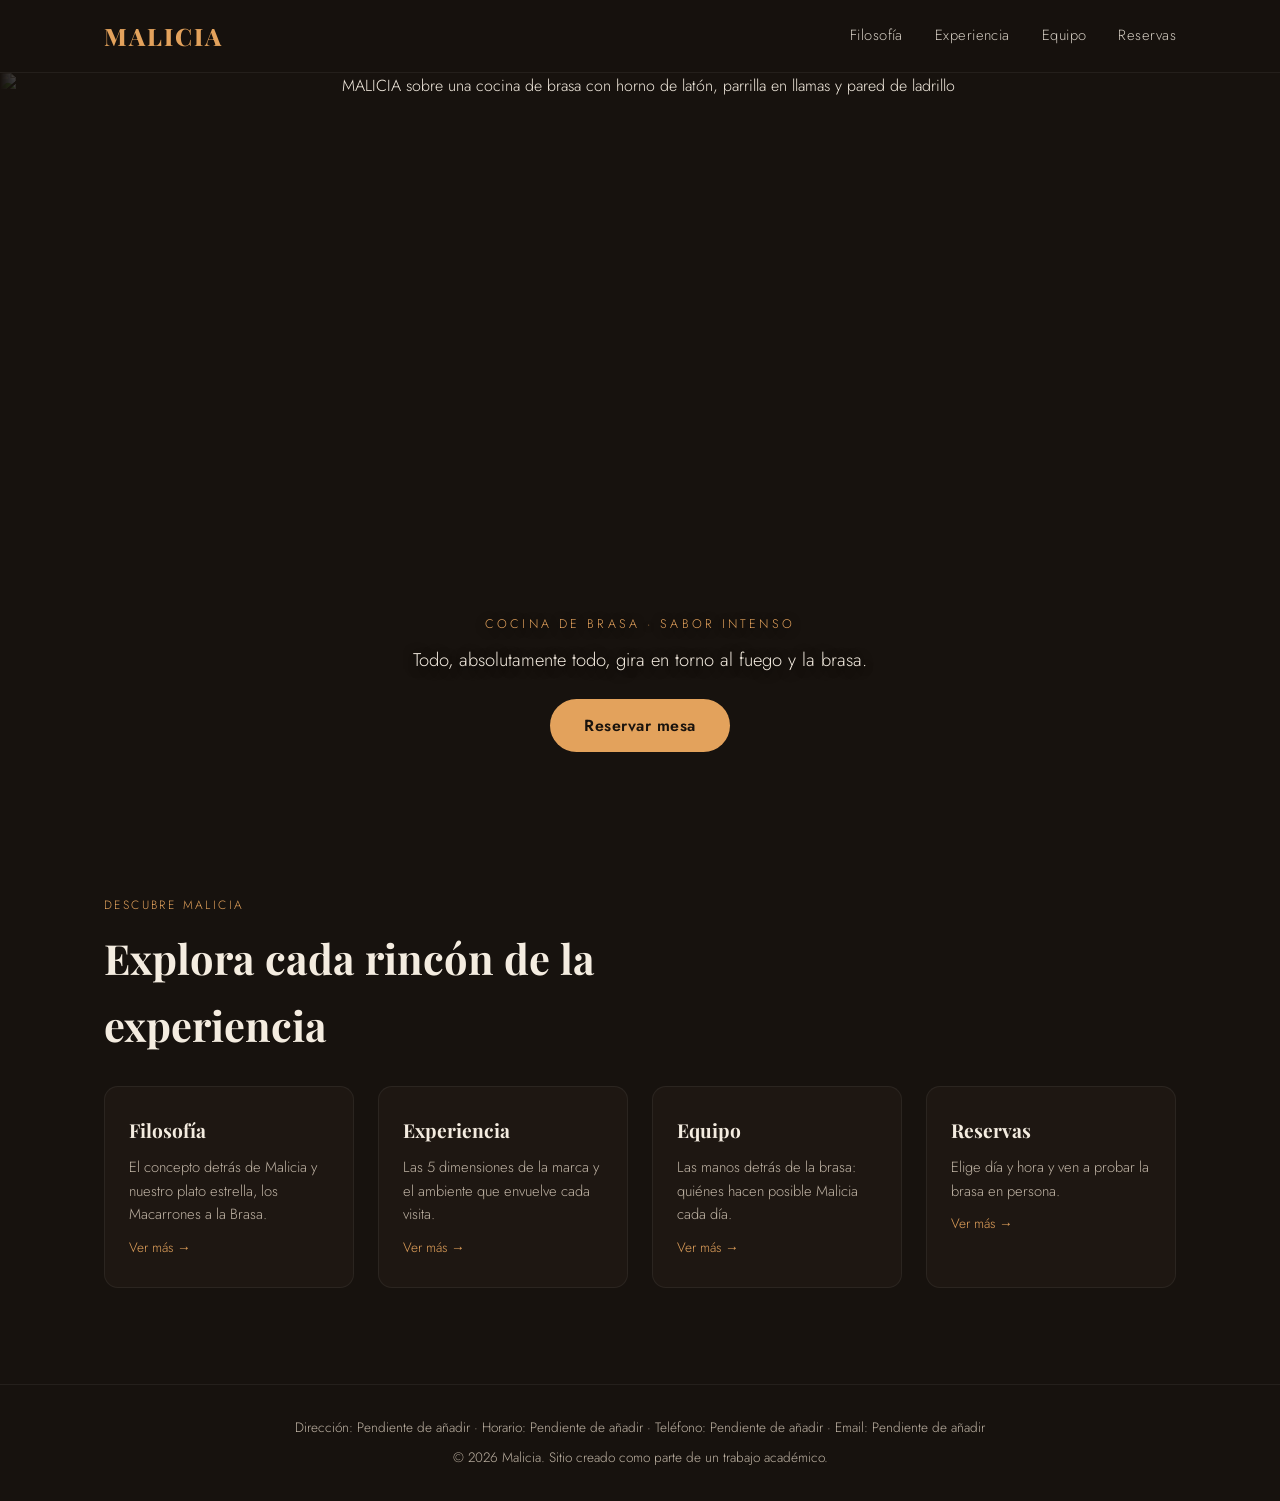
==== commit fd2d7258: "Add files via upload" ====
--- a/index.html
+++ b/index.html
@@ -27,11 +27,11 @@
   </div>
 </header>
 
-<section class="hero">
-  <div class="hero-glow"></div>
-  <div class="container hero-inner">
+<section class="hero hero-image">
+  <h1 class="visually-hidden">Malicia — Cocina a la brasa</h1>
+  <img class="hero-img" src="img/hero-malicia.jpg" alt="MALICIA sobre una cocina de brasa con horno de latón, parrilla en llamas y pared de ladrillo" width="1024" height="572">
+  <div class="hero-overlay">
     <p class="eyebrow">Cocina de brasa · Sabor intenso</p>
-    <h1>MALICIA</h1>
     <p class="hero-sub">Todo, absolutamente todo, gira en torno al fuego y la brasa.</p>
     <a href="reservas.html" class="btn">Reservar mesa</a>
   </div>
--- a/styles.css
+++ b/styles.css
@@ -24,6 +24,19 @@
   font-weight: 300;
   line-height: 1.6;
   -webkit-font-smoothing: antialiased;
+  opacity: 0;
+  transform: translateY(18px);
+  transition: opacity 0.4s ease, transform 0.4s ease;
+}
+
+body.page-visible {
+  opacity: 1;
+  transform: translateY(0);
+}
+
+body.fade-out {
+  opacity: 0;
+  transform: translateY(-18px);
 }
 
 h1, h2, h3 {
@@ -169,6 +182,67 @@
   box-shadow: 0 10px 30px rgba(227, 162, 92, 0.3);
 }
 
+/* Hero con imagen (portada) */
+.hero.hero-image {
+  display: block;
+  min-height: 0;
+  background: var(--bg);
+  text-align: center;
+}
+
+.hero-image .hero-img {
+  display: block;
+  width: 100%;
+  max-width: 1440px;
+  height: auto;
+  margin: 0 auto;
+  /* Funde los bordes laterales e inferior con el fondo de la página */
+  -webkit-mask-image:
+    linear-gradient(to right, transparent 0, #000 6%, #000 94%, transparent 100%),
+    linear-gradient(to bottom, #000 80%, transparent 100%);
+  -webkit-mask-composite: source-in;
+  mask-image:
+    linear-gradient(to right, transparent 0, #000 6%, #000 94%, transparent 100%),
+    linear-gradient(to bottom, #000 80%, transparent 100%);
+  mask-composite: intersect;
+}
+
+.hero-overlay {
+  position: absolute;
+  left: 0;
+  right: 0;
+  bottom: 5%;
+  padding: 0 24px;
+}
+
+.hero-overlay .eyebrow {
+  margin-bottom: 10px;
+  text-shadow: 0 2px 10px rgba(0, 0, 0, 0.9);
+}
+
+.hero-overlay .hero-sub {
+  margin: 0 auto 24px;
+  color: var(--cream);
+  text-shadow: 0 2px 12px rgba(0, 0, 0, 0.8);
+}
+
+.visually-hidden {
+  position: absolute;
+  width: 1px;
+  height: 1px;
+  margin: -1px;
+  overflow: hidden;
+  clip: rect(0 0 0 0);
+  white-space: nowrap;
+}
+
+@media (max-width: 900px) {
+  .hero-overlay {
+    position: static;
+    padding: 8px 24px 64px;
+  }
+}
+
 /* Page header (for subpages, shorter than the home hero) */
 .page-hero {
   position: relative;
@@ -253,6 +327,46 @@
   font-family: 'Playfair Display', serif;
   font-size: 2rem;
   color: var(--amber);
+}
+
+/* Narrativa de marca (Filosofía) */
+.narrativa-inner {
+  max-width: 820px;
+}
+
+.narrativa-texto {
+  position: relative;
+  margin: 56px 0 0;
+  padding: 8px 0 8px 36px;
+  border-left: 2px solid var(--amber);
+}
+
+.narrativa-texto::before {
+  content: "\201C";
+  position: absolute;
+  top: -46px;
+  left: 14px;
+  font-family: 'Playfair Display', Georgia, serif;
+  font-size: 6rem;
+  line-height: 1;
+  color: var(--amber);
+  opacity: 0.35;
+}
+
+.narrativa-texto p {
+  font-family: 'Playfair Display', Georgia, serif;
+  font-size: clamp(1.1rem, 2.2vw, 1.35rem);
+  line-height: 1.75;
+  color: var(--cream);
+  margin: 0 0 1.2em;
+}
+
+.narrativa-texto p:last-child {
+  margin-bottom: 0;
+}
+
+@media (max-width: 680px) {
+  .narrativa-texto { padding-left: 22px; }
 }
 
 .plato-desc {
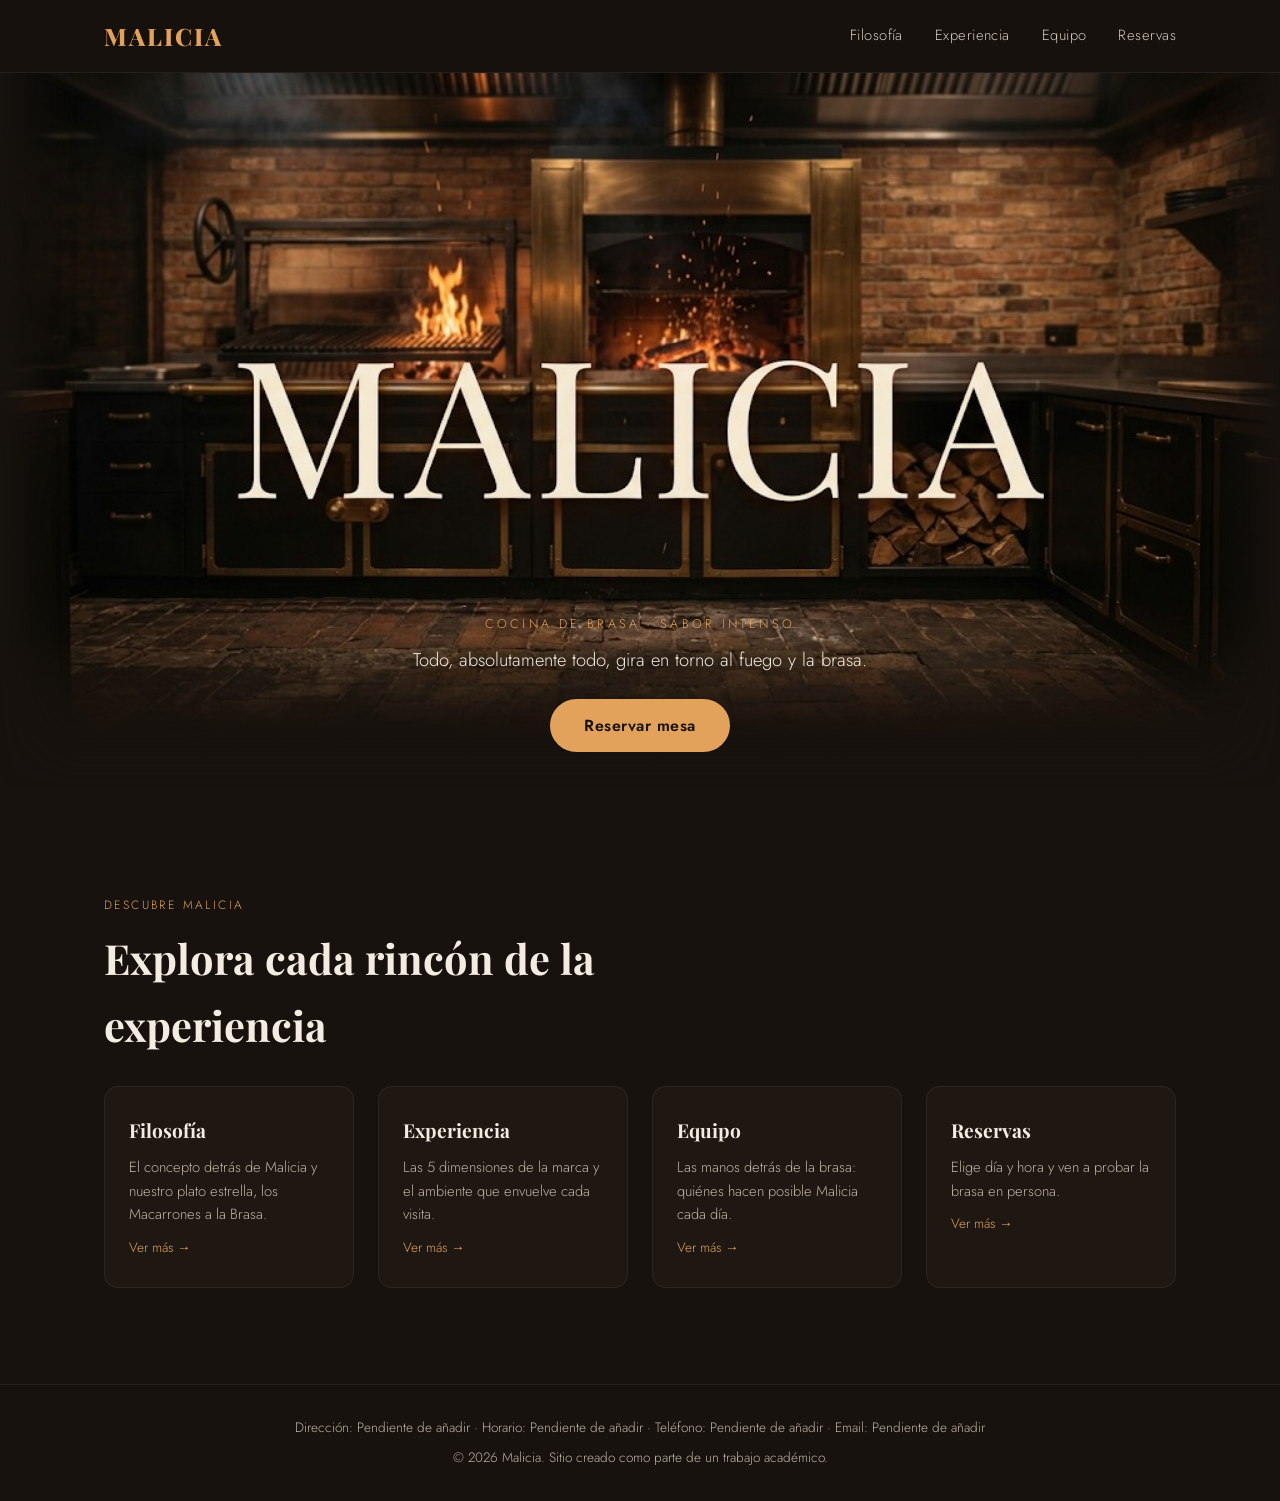
==== commit 24f0387f: "Update index.html" ====
--- a/index.html
+++ b/index.html
@@ -29,7 +29,7 @@
 
 <section class="hero hero-image">
   <h1 class="visually-hidden">Malicia — Cocina a la brasa</h1>
-  <img class="hero-img" src="img/hero-malicia.jpg" alt="MALICIA sobre una cocina de brasa con horno de latón, parrilla en llamas y pared de ladrillo" width="1024" height="572">
+  <img class="hero-img" src="hero-malicia.jpg" alt="MALICIA sobre una cocina de brasa con horno de latón, parrilla en llamas y pared de ladrillo" width="1024" height="572">
   <div class="hero-overlay">
     <p class="eyebrow">Cocina de brasa · Sabor intenso</p>
     <p class="hero-sub">Todo, absolutamente todo, gira en torno al fuego y la brasa.</p>
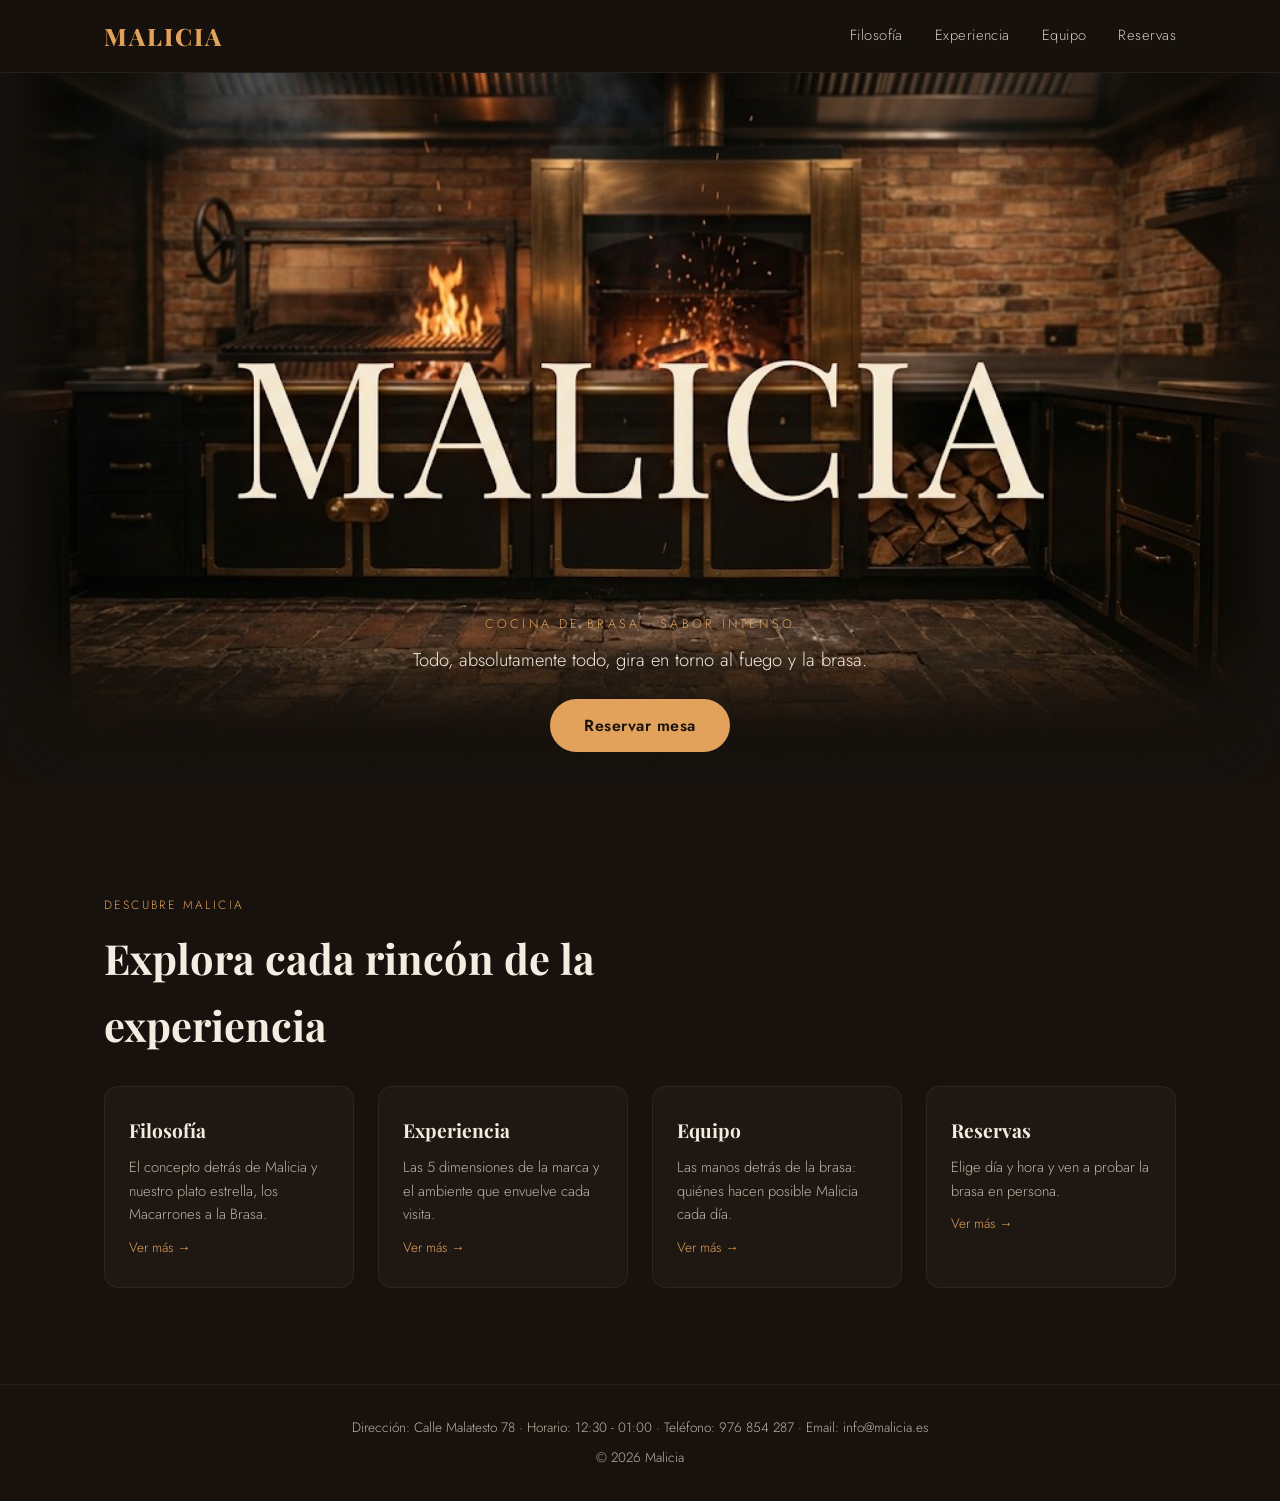
==== commit 0e1a70cc: "Update index.html" ====
--- a/index.html
+++ b/index.html
@@ -8,7 +8,7 @@
 <link rel="preconnect" href="https://fonts.googleapis.com">
 <link rel="preconnect" href="https://fonts.gstatic.com" crossorigin>
 <link href="https://fonts.googleapis.com/css2?family=Playfair+Display:wght@600;700;800&family=Jost:wght@300;400;500;600&display=swap" rel="stylesheet">
-<link rel="stylesheet" href="styles.css">
+<link rel="stylesheet" href="styles.css?v=3">
 </head>
 <body>
 
@@ -68,11 +68,11 @@
 
 <footer class="site-footer">
   <div class="container">
-    <p class="footer-contact">Dirección: Pendiente de añadir · Horario: Pendiente de añadir · Teléfono: Pendiente de añadir · Email: Pendiente de añadir</p>
-    <p>&copy; <span id="year"></span> Malicia. Sitio creado como parte de un trabajo académico.</p>
+    <p class="footer-contact">Dirección: Calle Malatesto 78 · Horario: 12:30 - 01:00 · Teléfono: 976 854 287 · Email: info@malicia.es</p>
+    <p>&copy; <span id="year"></span> Malicia</p>
   </div>
 </footer>
 
-<script src="script.js"></script>
+<script src="script.js?v=3"></script>
 </body>
 </html>
--- a/styles.css
+++ b/styles.css
@@ -433,6 +433,87 @@
 .ph2 { background: repeating-linear-gradient(45deg, #33251a 0 12px, #241a12 12px 24px); }
 .ph3 { background: repeating-linear-gradient(90deg, #2e2119 0 12px, #241a12 12px 24px); }
 
+/* Experiencia: 5 dimensiones */
+.dim-intro {
+  max-width: 720px;
+  font-size: 1.05rem;
+  margin: 0 0 48px;
+}
+
+.dims {
+  border-top: 1px solid rgba(227, 162, 92, 0.2);
+}
+
+.dim {
+  display: grid;
+  grid-template-columns: 220px 1fr;
+  gap: 40px;
+  padding: 40px 0;
+  border-bottom: 1px solid rgba(227, 162, 92, 0.2);
+}
+
+.dim-num {
+  display: block;
+  font-family: 'Playfair Display', Georgia, serif;
+  font-size: 3.2rem;
+  line-height: 1;
+  color: var(--amber);
+  opacity: 0.5;
+  margin-bottom: 14px;
+}
+
+.dim-head .card-tag { margin-bottom: 8px; }
+
+.dim-name {
+  font-family: 'Playfair Display', Georgia, serif;
+  font-size: 1.15rem;
+  color: var(--cream);
+  margin: 0;
+}
+
+.dim-body h3 {
+  font-size: clamp(1.4rem, 2.6vw, 1.8rem);
+  margin-bottom: 16px;
+}
+
+.dim-body p {
+  max-width: 680px;
+  margin: 0 0 12px;
+}
+
+.dim-body p:last-child { margin-bottom: 0; }
+
+.dim-body strong {
+  color: var(--amber);
+  font-weight: 500;
+}
+
+.dim-def { font-size: 0.92rem; }
+
+.dim-app {
+  font-size: 1.02rem;
+  color: var(--cream);
+}
+
+.photo-ph {
+  background: rgba(255, 255, 255, 0.02);
+}
+
+@media (max-width: 760px) {
+  .dim {
+    grid-template-columns: 1fr;
+    gap: 16px;
+    padding: 32px 0;
+  }
+  .dim-head {
+    display: flex;
+    align-items: center;
+    gap: 14px;
+  }
+  .dim-num { font-size: 2.2rem; margin: 0; }
+  .dim-head .card-tag { margin: 0; }
+}
+
 .gallery-note {
   margin-top: 18px;
   font-size: 0.82rem;
@@ -441,6 +522,83 @@
 
 .team-card {
   text-align: center;
+}
+
+/* Equipo: introducción, bloques Cocina / Sala y fichas */
+.team-intro {
+  max-width: 680px;
+  font-size: 1.05rem;
+  margin: 0 0 56px;
+}
+
+.team-group {
+  display: flex;
+  align-items: center;
+  gap: 16px;
+  font-size: 1.4rem;
+  color: var(--amber);
+  margin: 0 0 24px;
+}
+
+.team-group::after {
+  content: "";
+  flex: 1;
+  height: 1px;
+  background: rgba(227, 162, 92, 0.25);
+}
+
+.team-grid {
+  display: grid;
+  grid-template-columns: repeat(3, 1fr);
+  gap: 24px;
+  margin-bottom: 64px;
+}
+
+.team-grid:last-child { margin-bottom: 0; }
+
+.team-grid .team-card {
+  padding: 20px 20px 28px;
+}
+
+.team-photo {
+  aspect-ratio: 4 / 5;
+  margin-bottom: 20px;
+  border-radius: 10px;
+  background: rgba(255, 255, 255, 0.02);
+  border: 1px dashed rgba(227, 162, 92, 0.35);
+}
+
+.team-photo img {
+  width: 100%;
+  height: 100%;
+  object-fit: cover;
+  border-radius: inherit;
+  display: block;
+}
+
+.team-grid .card-tag { margin-bottom: 12px; }
+
+.team-grid .role { margin-bottom: 16px; }
+
+.team-card .team-quote {
+  font-family: 'Playfair Display', Georgia, serif;
+  font-style: italic;
+  font-size: 1.02rem;
+  line-height: 1.5;
+  color: var(--cream);
+  margin: 0 0 12px;
+}
+
+.team-card .team-detail {
+  font-size: 0.88rem;
+}
+
+@media (max-width: 900px) {
+  .team-grid { grid-template-columns: repeat(2, 1fr); }
+}
+
+@media (max-width: 560px) {
+  .team-grid { grid-template-columns: 1fr; }
 }
 
 .avatar-ph {
@@ -549,3 +707,140 @@
   .nav.open { display: flex; }
   .nav-toggle { display: flex; }
 }
+
+/* Filosofía: cabecera, pilares y franja de cifras */
+.filo-head {
+  display: grid;
+  grid-template-columns: 1.2fr 1fr;
+  gap: 48px;
+  align-items: end;
+  padding-bottom: 40px;
+  margin-bottom: 56px;
+  border-bottom: 1px solid rgba(227, 162, 92, 0.2);
+}
+
+.filo-head h2 { margin-bottom: 0; }
+
+.filo-lead {
+  font-family: 'Playfair Display', Georgia, serif;
+  font-style: italic;
+  font-size: clamp(1.1rem, 2vw, 1.3rem);
+  line-height: 1.6;
+  color: var(--cream);
+  margin: 0;
+}
+
+.pillars {
+  display: grid;
+  grid-template-columns: repeat(3, 1fr);
+  gap: 24px;
+  margin-bottom: 56px;
+}
+
+.pillar {
+  position: relative;
+  padding: 32px 28px;
+  background: linear-gradient(170deg, rgba(92, 58, 34, 0.35), rgba(23, 18, 14, 0.6));
+  border: 1px solid rgba(227, 162, 92, 0.18);
+  border-radius: var(--radius);
+  overflow: hidden;
+  transition: border-color 0.25s, transform 0.25s;
+}
+
+.pillar::before {
+  content: "";
+  position: absolute;
+  top: 0;
+  left: 28px;
+  width: 40px;
+  height: 2px;
+  background: var(--amber);
+}
+
+.pillar:hover {
+  border-color: rgba(227, 162, 92, 0.5);
+  transform: translateY(-4px);
+}
+
+.pillar-icon {
+  display: inline-flex;
+  align-items: center;
+  justify-content: center;
+  width: 48px;
+  height: 48px;
+  margin-bottom: 24px;
+  border-radius: 50%;
+  border: 1px solid rgba(227, 162, 92, 0.4);
+  background: var(--amber-soft);
+}
+
+.pillar-icon svg {
+  width: 22px;
+  height: 22px;
+  fill: none;
+  stroke: var(--amber);
+  stroke-width: 1.5;
+  stroke-linecap: round;
+  stroke-linejoin: round;
+}
+
+.pillar-num {
+  position: absolute;
+  top: 18px;
+  right: 24px;
+  font-family: 'Playfair Display', Georgia, serif;
+  font-size: 3.4rem;
+  line-height: 1;
+  color: var(--amber);
+  opacity: 0.12;
+}
+
+.pillar h3 {
+  font-size: 1.25rem;
+  margin-bottom: 12px;
+}
+
+.pillar p {
+  font-size: 0.95rem;
+  margin: 0;
+}
+
+.stats-band {
+  display: grid;
+  grid-template-columns: repeat(4, 1fr);
+  border-top: 1px solid rgba(227, 162, 92, 0.2);
+  border-bottom: 1px solid rgba(227, 162, 92, 0.2);
+}
+
+.stat-item {
+  padding: 28px 16px;
+  text-align: center;
+}
+
+.stat-item + .stat-item {
+  border-left: 1px solid rgba(227, 162, 92, 0.2);
+}
+
+.stat-value {
+  display: block;
+  font-family: 'Playfair Display', Georgia, serif;
+  font-size: clamp(2rem, 4vw, 2.8rem);
+  line-height: 1.1;
+  color: var(--amber);
+  margin-bottom: 6px;
+}
+
+.stat-label {
+  font-size: 0.78rem;
+  letter-spacing: 0.15em;
+  text-transform: uppercase;
+  color: var(--muted);
+}
+
+@media (max-width: 900px) {
+  .filo-head { grid-template-columns: 1fr; gap: 20px; }
+  .pillars { grid-template-columns: 1fr; }
+  .stats-band { grid-template-columns: repeat(2, 1fr); }
+  .stat-item:nth-child(3) { border-left: none; }
+  .stat-item:nth-child(n+3) { border-top: 1px solid rgba(227, 162, 92, 0.2); }
+}
